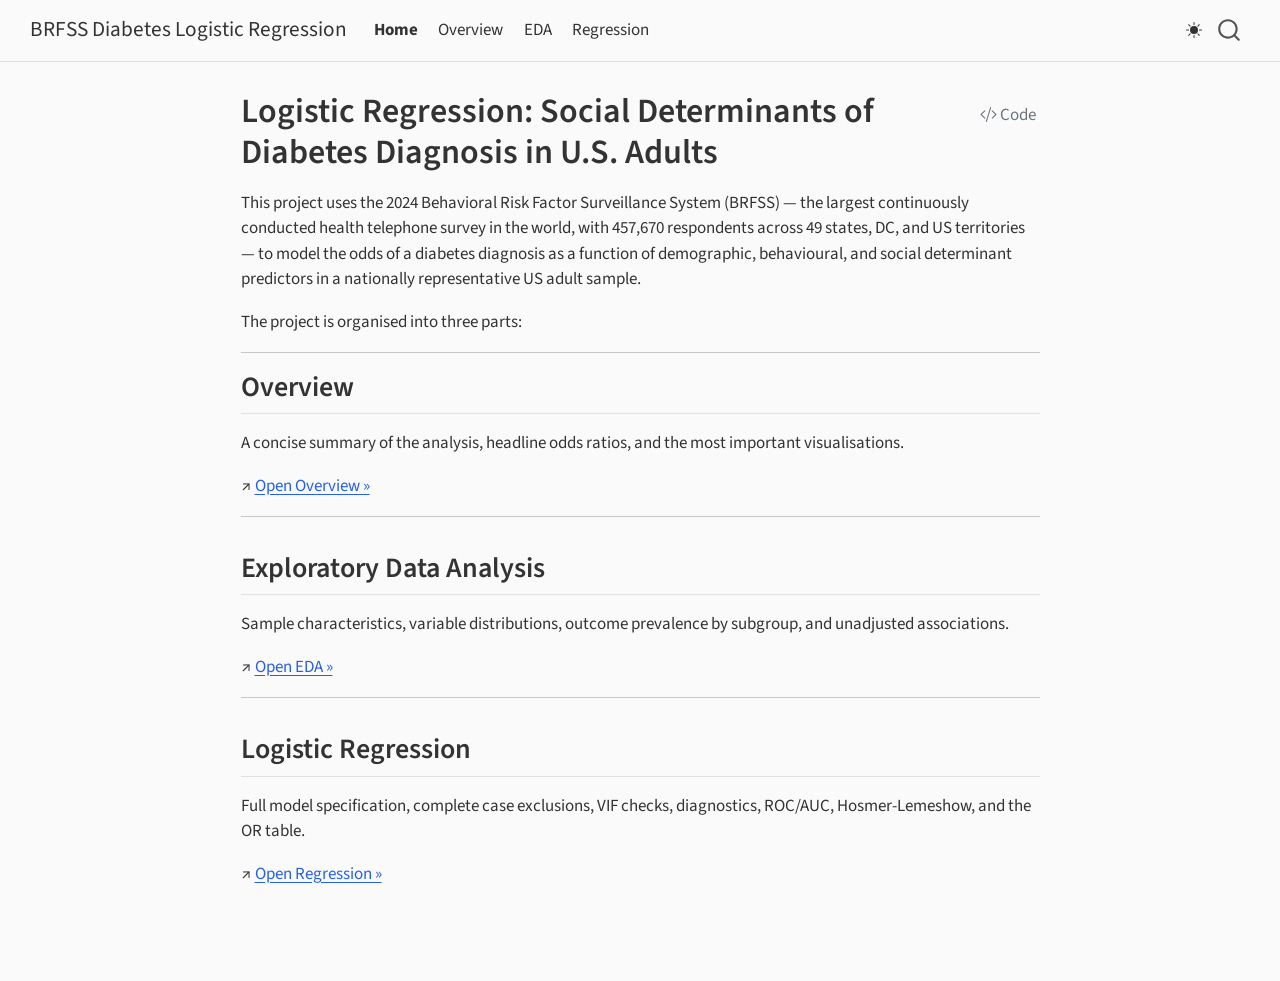
==== index.html @ dd675257 "Built site for gh-pages" ====
<!DOCTYPE html>
<html xmlns="http://www.w3.org/1999/xhtml" lang="en" xml:lang="en"><head>

<meta charset="utf-8">
<meta name="generator" content="quarto-1.9.36">

<meta name="viewport" content="width=device-width, initial-scale=1.0, user-scalable=yes">


<title>Logistic Regression: Social Determinants of Diabetes Diagnosis in U.S. Adults – BRFSS Diabetes Logistic Regression</title>
<style>
/* Default styles provided by pandoc.
** See https://pandoc.org/MANUAL.html#variables-for-html for config info.
*/
code{white-space: pre-wrap;}
span.smallcaps{font-variant: small-caps;}
div.columns{display: flex; gap: min(4vw, 1.5em);}
div.column{flex: auto; overflow-x: auto;}
div.hanging-indent{margin-left: 1.5em; text-indent: -1.5em;}
ul.task-list{list-style: none;}
ul.task-list li input[type="checkbox"] {
  width: 0.8em;
  margin: 0 0.8em 0.2em -1em; /* quarto-specific, see https://github.com/quarto-dev/quarto-cli/issues/4556 */ 
  vertical-align: middle;
}
/* CSS for syntax highlighting */
html { -webkit-text-size-adjust: 100%; }
pre > code.sourceCode { white-space: pre; position: relative; }
pre > code.sourceCode > span { display: inline-block; line-height: 1.25; }
pre > code.sourceCode > span:empty { height: 1.2em; }
.sourceCode { overflow: visible; }
code.sourceCode > span { color: inherit; text-decoration: inherit; }
div.sourceCode { margin: 1em 0; }
pre.sourceCode { margin: 0; }
@media screen {
div.sourceCode { overflow: auto; }
}
@media print {
pre > code.sourceCode { white-space: pre-wrap; }
pre > code.sourceCode > span { text-indent: -5em; padding-left: 5em; }
}
pre.numberSource code
  { counter-reset: source-line 0; }
pre.numberSource code > span
  { position: relative; left: -4em; counter-increment: source-line; }
pre.numberSource code > span > a:first-child::before
  { content: counter(source-line);
    position: relative; left: -1em; text-align: right; vertical-align: baseline;
    border: none; display: inline-block;
    -webkit-touch-callout: none; -webkit-user-select: none;
    -khtml-user-select: none; -moz-user-select: none;
    -ms-user-select: none; user-select: none;
    padding: 0 4px; width: 4em;
  }
pre.numberSource { margin-left: 3em;  padding-left: 4px; }
div.sourceCode
  {   }
@media screen {
pre > code.sourceCode > span > a:first-child::before { text-decoration: underline; }
}
</style>


<script src="site_libs/quarto-nav/quarto-nav.js"></script>
<script src="site_libs/quarto-nav/headroom.min.js"></script>
<script src="site_libs/clipboard/clipboard.min.js"></script>
<script src="site_libs/quarto-search/autocomplete.umd.js"></script>
<script src="site_libs/quarto-search/fuse.min.js"></script>
<script src="site_libs/quarto-search/quarto-search.js"></script>
<meta name="quarto:offset" content="./">
<script src="site_libs/quarto-html/quarto.js" type="module"></script>
<script src="site_libs/quarto-html/tabsets/tabsets.js" type="module"></script>
<script src="site_libs/quarto-html/popper.min.js"></script>
<script src="site_libs/quarto-html/tippy.umd.min.js"></script>
<script src="site_libs/quarto-html/anchor.min.js"></script>
<link href="site_libs/quarto-html/tippy.css" rel="stylesheet">
<link href="site_libs/quarto-html/quarto-syntax-highlighting-845c23b38eaddc0f92fda52bfe77a8c8.css" rel="stylesheet" class="quarto-color-scheme" id="quarto-text-highlighting-styles">
<link href="site_libs/quarto-html/quarto-syntax-highlighting-dark-f418161beb48e0141c760e455f12af2c.css" rel="stylesheet" class="quarto-color-scheme quarto-color-alternate" id="quarto-text-highlighting-styles">
<link href="site_libs/quarto-html/quarto-syntax-highlighting-845c23b38eaddc0f92fda52bfe77a8c8.css" rel="stylesheet" class="quarto-color-scheme-extra" id="quarto-text-highlighting-styles">
<script src="site_libs/bootstrap/bootstrap.min.js"></script>
<link href="site_libs/bootstrap/bootstrap-icons.css" rel="stylesheet">
<link href="site_libs/bootstrap/bootstrap-7a39705657ab7e1fe95994d224fc8643.min.css" rel="stylesheet" append-hash="true" class="quarto-color-scheme" id="quarto-bootstrap" data-mode="light">
<link href="site_libs/bootstrap/bootstrap-dark-5f6ddbb799a9de9152cc59a4c217d6ff.min.css" rel="stylesheet" append-hash="true" class="quarto-color-scheme quarto-color-alternate" id="quarto-bootstrap" data-mode="dark">
<link href="site_libs/bootstrap/bootstrap-7a39705657ab7e1fe95994d224fc8643.min.css" rel="stylesheet" append-hash="true" class="quarto-color-scheme-extra" id="quarto-bootstrap" data-mode="light">
<script id="quarto-search-options" type="application/json">{
  "location": "navbar",
  "copy-button": false,
  "collapse-after": 3,
  "panel-placement": "end",
  "type": "overlay",
  "limit": 50,
  "keyboard-shortcut": [
    "f",
    "/",
    "s"
  ],
  "show-item-context": false,
  "language": {
    "search-no-results-text": "No results",
    "search-matching-documents-text": "matching documents",
    "search-copy-link-title": "Copy link to search",
    "search-hide-matches-text": "Hide additional matches",
    "search-more-match-text": "more match in this document",
    "search-more-matches-text": "more matches in this document",
    "search-clear-button-title": "Clear",
    "search-text-placeholder": "",
    "search-detached-cancel-button-title": "Cancel",
    "search-submit-button-title": "Submit",
    "search-label": "Search"
  }
}</script>


</head>

<body class="nav-fixed fullcontent quarto-light"><script id="quarto-html-before-body" type="application/javascript">
    const toggleBodyColorMode = (bsSheetEl) => {
      const mode = bsSheetEl.getAttribute("data-mode");
      const bodyEl = window.document.querySelector("body");
      if (mode === "dark") {
        bodyEl.classList.add("quarto-dark");
        bodyEl.classList.remove("quarto-light");
      } else {
        bodyEl.classList.add("quarto-light");
        bodyEl.classList.remove("quarto-dark");
      }
    }
    const toggleBodyColorPrimary = () => {
      const bsSheetEl = window.document.querySelector("link#quarto-bootstrap:not([rel=disabled-stylesheet])");
      if (bsSheetEl) {
        toggleBodyColorMode(bsSheetEl);
      }
    }
    const setColorSchemeToggle = (alternate) => {
      const toggles = window.document.querySelectorAll('.quarto-color-scheme-toggle');
      for (let i=0; i < toggles.length; i++) {
        const toggle = toggles[i];
        if (toggle) {
          if (alternate) {
            toggle.classList.add("alternate");
          } else {
            toggle.classList.remove("alternate");
          }
        }
      }
    };
    const toggleColorMode = (alternate) => {
      // Switch the stylesheets
      const primaryStylesheets = window.document.querySelectorAll('link.quarto-color-scheme:not(.quarto-color-alternate)');
      const alternateStylesheets = window.document.querySelectorAll('link.quarto-color-scheme.quarto-color-alternate');
      manageTransitions('#quarto-margin-sidebar .nav-link', false);
      if (alternate) {
        // note: dark is layered on light, we don't disable primary!
        enableStylesheet(alternateStylesheets);
        for (const sheetNode of alternateStylesheets) {
          if (sheetNode.id === "quarto-bootstrap") {
            toggleBodyColorMode(sheetNode);
          }
        }
      } else {
        disableStylesheet(alternateStylesheets);
        enableStylesheet(primaryStylesheets)
        toggleBodyColorPrimary();
      }
      manageTransitions('#quarto-margin-sidebar .nav-link', true);
      // Switch the toggles
      setColorSchemeToggle(alternate)
      // Hack to workaround the fact that safari doesn't
      // properly recolor the scrollbar when toggling (#1455)
      if (navigator.userAgent.indexOf('Safari') > 0 && navigator.userAgent.indexOf('Chrome') == -1) {
        manageTransitions("body", false);
        window.scrollTo(0, 1);
        setTimeout(() => {
          window.scrollTo(0, 0);
          manageTransitions("body", true);
        }, 40);
      }
    }
    const disableStylesheet = (stylesheets) => {
      for (let i=0; i < stylesheets.length; i++) {
        const stylesheet = stylesheets[i];
        stylesheet.rel = 'disabled-stylesheet';
      }
    }
    const enableStylesheet = (stylesheets) => {
      for (let i=0; i < stylesheets.length; i++) {
        const stylesheet = stylesheets[i];
        if(stylesheet.rel !== 'stylesheet') { // for Chrome, which will still FOUC without this check
          stylesheet.rel = 'stylesheet';
        }
      }
    }
    const manageTransitions = (selector, allowTransitions) => {
      const els = window.document.querySelectorAll(selector);
      for (let i=0; i < els.length; i++) {
        const el = els[i];
        if (allowTransitions) {
          el.classList.remove('notransition');
        } else {
          el.classList.add('notransition');
        }
      }
    }
    const isFileUrl = () => {
      return window.location.protocol === 'file:';
    }
    const hasAlternateSentinel = () => {
      let styleSentinel = getColorSchemeSentinel();
      if (styleSentinel !== null) {
        return styleSentinel === "alternate";
      } else {
        return false;
      }
    }
    const setStyleSentinel = (alternate) => {
      const value = alternate ? "alternate" : "default";
      if (!isFileUrl()) {
        window.localStorage.setItem("quarto-color-scheme", value);
      } else {
        localAlternateSentinel = value;
      }
    }
    const getColorSchemeSentinel = () => {
      if (!isFileUrl()) {
        const storageValue = window.localStorage.getItem("quarto-color-scheme");
        return storageValue != null ? storageValue : localAlternateSentinel;
      } else {
        return localAlternateSentinel;
      }
    }
    const toggleGiscusIfUsed = (isAlternate, darkModeDefault) => {
      const baseTheme = document.querySelector('#giscus-base-theme')?.value ?? 'light';
      const alternateTheme = document.querySelector('#giscus-alt-theme')?.value ?? 'dark';
      let newTheme = '';
      if(authorPrefersDark) {
        newTheme = isAlternate ? baseTheme : alternateTheme;
      } else {
        newTheme = isAlternate ? alternateTheme : baseTheme;
      }
      const changeGiscusTheme = () => {
        // From: https://github.com/giscus/giscus/issues/336
        const sendMessage = (message) => {
          const iframe = document.querySelector('iframe.giscus-frame');
          if (!iframe) return;
          iframe.contentWindow.postMessage({ giscus: message }, 'https://giscus.app');
        }
        sendMessage({
          setConfig: {
            theme: newTheme
          }
        });
      }
      const isGiscussLoaded = window.document.querySelector('iframe.giscus-frame') !== null;
      if (isGiscussLoaded) {
        changeGiscusTheme();
      }
    };
    const authorPrefersDark = false;
    const darkModeDefault = authorPrefersDark;
      document.querySelector('link#quarto-text-highlighting-styles.quarto-color-scheme-extra').rel = 'disabled-stylesheet';
      document.querySelector('link#quarto-bootstrap.quarto-color-scheme-extra').rel = 'disabled-stylesheet';
    let localAlternateSentinel = darkModeDefault ? 'alternate' : 'default';
    // Dark / light mode switch
    window.quartoToggleColorScheme = () => {
      // Read the current dark / light value
      let toAlternate = !hasAlternateSentinel();
      toggleColorMode(toAlternate);
      setStyleSentinel(toAlternate);
      toggleGiscusIfUsed(toAlternate, darkModeDefault);
      window.dispatchEvent(new Event('resize'));
    };
    // Switch to dark mode if need be
    if (hasAlternateSentinel()) {
      toggleColorMode(true);
    } else {
      toggleColorMode(false);
    }
  </script>

<div id="quarto-search-results"></div>
  <header id="quarto-header" class="headroom fixed-top">
    <nav class="navbar navbar-expand-lg " data-bs-theme="dark">
      <div class="navbar-container container-fluid">
      <div class="navbar-brand-container mx-auto">
    <a class="navbar-brand" href="./index.html">
    <span class="navbar-title">BRFSS Diabetes Logistic Regression</span>
    </a>
  </div>
            <div id="quarto-search" class="" title="Search"></div>
          <button class="navbar-toggler" type="button" data-bs-toggle="collapse" data-bs-target="#navbarCollapse" aria-controls="navbarCollapse" role="menu" aria-expanded="false" aria-label="Toggle navigation" onclick="if (window.quartoToggleHeadroom) { window.quartoToggleHeadroom(); }">
  <span class="navbar-toggler-icon"></span>
</button>
          <div class="collapse navbar-collapse" id="navbarCollapse">
            <ul class="navbar-nav navbar-nav-scroll me-auto">
  <li class="nav-item">
    <a class="nav-link active" href="./index.html" aria-current="page"> 
<span class="menu-text">Home</span></a>
  </li>  
  <li class="nav-item">
    <a class="nav-link" href="./analysis/overview.html"> 
<span class="menu-text">Overview</span></a>
  </li>  
  <li class="nav-item">
    <a class="nav-link" href="./analysis/eda.html"> 
<span class="menu-text">EDA</span></a>
  </li>  
  <li class="nav-item">
    <a class="nav-link" href="./analysis/logistic-regression.html"> 
<span class="menu-text">Regression</span></a>
  </li>  
</ul>
          </div> <!-- /navcollapse -->
            <div class="quarto-navbar-tools">
  <a href="" class="quarto-color-scheme-toggle quarto-navigation-tool  px-1" onclick="window.quartoToggleColorScheme(); return false;" title="Toggle dark mode"><i class="bi"></i></a>
</div>
      </div> <!-- /container-fluid -->
    </nav>
</header>
<!-- content -->
<div id="quarto-content" class="quarto-container page-columns page-rows-contents page-layout-article page-navbar">
<!-- sidebar -->
<!-- margin-sidebar -->
    
<!-- main -->
<main class="content" id="quarto-document-content">


<header id="title-block-header" class="quarto-title-block default">
<div class="quarto-title">
<div class="quarto-title-block"><div><h1 class="title">Logistic Regression: Social Determinants of Diabetes Diagnosis in U.S. Adults</h1><button type="button" class="btn code-tools-button" id="quarto-code-tools-source"><i class="bi"></i> Code</button></div></div>
</div>



<div class="quarto-title-meta">

    
  
    
  </div>
  


</header>


<p>This project uses the 2024 Behavioral Risk Factor Surveillance System (BRFSS) — the largest continuously conducted health telephone survey in the world, with 457,670 respondents across 49 states, DC, and US territories — to model the odds of a diabetes diagnosis as a function of demographic, behavioural, and social determinant predictors in a nationally representative US adult sample.</p>
<p>The project is organised into three parts:</p>
<hr>
<section id="overview" class="level2">
<h2 class="anchored" data-anchor-id="overview">Overview</h2>
<p>A concise summary of the analysis, headline odds ratios, and the most important visualisations.</p>
<p>↗ <a href="./analysis/overview.html">Open Overview »</a></p>
<hr>
</section>
<section id="exploratory-data-analysis" class="level2">
<h2 class="anchored" data-anchor-id="exploratory-data-analysis">Exploratory Data Analysis</h2>
<p>Sample characteristics, variable distributions, outcome prevalence by subgroup, and unadjusted associations.</p>
<p>↗ <a href="./analysis/eda.html">Open EDA »</a></p>
<hr>
</section>
<section id="logistic-regression" class="level2">
<h2 class="anchored" data-anchor-id="logistic-regression">Logistic Regression</h2>
<p>Full model specification, complete case exclusions, VIF checks, diagnostics, ROC/AUC, Hosmer-Lemeshow, and the OR table.</p>
<p>↗ <a href="./analysis/logistic-regression.html">Open Regression »</a></p>


<!-- -->

</section>

</main> <!-- /main -->
<script id="quarto-html-after-body" type="application/javascript">
  window.document.addEventListener("DOMContentLoaded", function (event) {
    // Ensure there is a toggle, if there isn't float one in the top right
    if (window.document.querySelector('.quarto-color-scheme-toggle') === null) {
      const a = window.document.createElement('a');
      a.classList.add('top-right');
      a.classList.add('quarto-color-scheme-toggle');
      a.href = "";
      a.onclick = function() { try { window.quartoToggleColorScheme(); } catch {} return false; };
      const i = window.document.createElement("i");
      i.classList.add('bi');
      a.appendChild(i);
      window.document.body.appendChild(a);
    }
    setColorSchemeToggle(hasAlternateSentinel())
    const icon = "";
    const anchorJS = new window.AnchorJS();
    anchorJS.options = {
      placement: 'right',
      icon: icon
    };
    anchorJS.add('.anchored');
    const isCodeAnnotation = (el) => {
      for (const clz of el.classList) {
        if (clz.startsWith('code-annotation-')) {                     
          return true;
        }
      }
      return false;
    }
    const onCopySuccess = function(e) {
      // button target
      const button = e.trigger;
      // don't keep focus
      button.blur();
      // flash "checked"
      button.classList.add('code-copy-button-checked');
      var currentTitle = button.getAttribute("title");
      button.setAttribute("title", "Copied!");
      let tooltip;
      if (window.bootstrap) {
        button.setAttribute("data-bs-toggle", "tooltip");
        button.setAttribute("data-bs-placement", "left");
        button.setAttribute("data-bs-title", "Copied!");
        tooltip = new bootstrap.Tooltip(button, 
          { trigger: "manual", 
            customClass: "code-copy-button-tooltip",
            offset: [0, -8]});
        tooltip.show();    
      }
      setTimeout(function() {
        if (tooltip) {
          tooltip.hide();
          button.removeAttribute("data-bs-title");
          button.removeAttribute("data-bs-toggle");
          button.removeAttribute("data-bs-placement");
        }
        button.setAttribute("title", currentTitle);
        button.classList.remove('code-copy-button-checked');
      }, 1000);
      // clear code selection
      e.clearSelection();
    }
    const getTextToCopy = function(trigger) {
      const outerScaffold = trigger.parentElement.cloneNode(true);
      const codeEl = outerScaffold.querySelector('code');
      for (const childEl of codeEl.children) {
        if (isCodeAnnotation(childEl)) {
          childEl.remove();
        }
      }
      return codeEl.innerText;
    }
    const clipboard = new window.ClipboardJS('.code-copy-button:not([data-in-quarto-modal])', {
      text: getTextToCopy
    });
    clipboard.on('success', onCopySuccess);
    if (window.document.getElementById('quarto-embedded-source-code-modal')) {
      const clipboardModal = new window.ClipboardJS('.code-copy-button[data-in-quarto-modal]', {
        text: getTextToCopy,
        container: window.document.getElementById('quarto-embedded-source-code-modal')
      });
      clipboardModal.on('success', onCopySuccess);
    }
    const viewSource = window.document.getElementById('quarto-view-source') ||
                       window.document.getElementById('quarto-code-tools-source');
    if (viewSource) {
      const sourceUrl = viewSource.getAttribute("data-quarto-source-url");
      viewSource.addEventListener("click", function(e) {
        if (sourceUrl) {
          // rstudio viewer pane
          if (/\bcapabilities=\b/.test(window.location)) {
            window.open(sourceUrl);
          } else {
            window.location.href = sourceUrl;
          }
        } else {
          const modal = new bootstrap.Modal(document.getElementById('quarto-embedded-source-code-modal'));
          modal.show();
        }
        return false;
      });
    }
    function toggleCodeHandler(show) {
      return function(e) {
        const detailsSrc = window.document.querySelectorAll(".cell > details > .sourceCode");
        for (let i=0; i<detailsSrc.length; i++) {
          const details = detailsSrc[i].parentElement;
          if (show) {
            details.open = true;
          } else {
            details.removeAttribute("open");
          }
        }
        const cellCodeDivs = window.document.querySelectorAll(".cell > .sourceCode");
        const fromCls = show ? "hidden" : "unhidden";
        const toCls = show ? "unhidden" : "hidden";
        for (let i=0; i<cellCodeDivs.length; i++) {
          const codeDiv = cellCodeDivs[i];
          if (codeDiv.classList.contains(fromCls)) {
            codeDiv.classList.remove(fromCls);
            codeDiv.classList.add(toCls);
          } 
        }
        return false;
      }
    }
    const hideAllCode = window.document.getElementById("quarto-hide-all-code");
    if (hideAllCode) {
      hideAllCode.addEventListener("click", toggleCodeHandler(false));
    }
    const showAllCode = window.document.getElementById("quarto-show-all-code");
    if (showAllCode) {
      showAllCode.addEventListener("click", toggleCodeHandler(true));
    }
      var localhostRegex = new RegExp(/^(?:http|https):\/\/localhost\:?[0-9]*\//);
      var mailtoRegex = new RegExp(/^mailto:/);
        var filterRegex = new RegExp('/' + window.location.host + '/');
      var isInternal = (href) => {
          return filterRegex.test(href) || localhostRegex.test(href) || mailtoRegex.test(href);
      }
      // Inspect non-navigation links and adorn them if external
     var links = window.document.querySelectorAll('a[href]:not(.nav-link):not(.navbar-brand):not(.toc-action):not(.sidebar-link):not(.sidebar-item-toggle):not(.pagination-link):not(.no-external):not([aria-hidden]):not(.dropdown-item):not(.quarto-navigation-tool):not(.about-link)');
      for (var i=0; i<links.length; i++) {
        const link = links[i];
        if (!isInternal(link.href)) {
          // undo the damage that might have been done by quarto-nav.js in the case of
          // links that we want to consider external
          if (link.dataset.originalHref !== undefined) {
            link.href = link.dataset.originalHref;
          }
        }
      }
    function tippyHover(el, contentFn, onTriggerFn, onUntriggerFn) {
      const config = {
        allowHTML: true,
        maxWidth: 500,
        delay: 100,
        arrow: false,
        appendTo: function(el) {
            return el.parentElement;
        },
        interactive: true,
        interactiveBorder: 10,
        theme: 'quarto',
        placement: 'bottom-start',
      };
      if (contentFn) {
        config.content = contentFn;
      }
      if (onTriggerFn) {
        config.onTrigger = onTriggerFn;
      }
      if (onUntriggerFn) {
        config.onUntrigger = onUntriggerFn;
      }
      window.tippy(el, config); 
    }
    const noterefs = window.document.querySelectorAll('a[role="doc-noteref"]');
    for (var i=0; i<noterefs.length; i++) {
      const ref = noterefs[i];
      tippyHover(ref, function() {
        // use id or data attribute instead here
        let href = ref.getAttribute('data-footnote-href') || ref.getAttribute('href');
        try { href = new URL(href).hash; } catch {}
        const id = href.replace(/^#\/?/, "");
        const note = window.document.getElementById(id);
        if (note) {
          return note.innerHTML;
        } else {
          return "";
        }
      });
    }
    const xrefs = window.document.querySelectorAll('a.quarto-xref');
    const processXRef = (id, note) => {
      // Strip column container classes
      const stripColumnClz = (el) => {
        el.classList.remove("page-full", "page-columns");
        if (el.children) {
          for (const child of el.children) {
            stripColumnClz(child);
          }
        }
      }
      stripColumnClz(note)
      if (id === null || id.startsWith('sec-')) {
        // Special case sections, only their first couple elements
        const container = document.createElement("div");
        if (note.children && note.children.length > 2) {
          container.appendChild(note.children[0].cloneNode(true));
          for (let i = 1; i < note.children.length; i++) {
            const child = note.children[i];
            if (child.tagName === "P" && child.innerText === "") {
              continue;
            } else {
              container.appendChild(child.cloneNode(true));
              break;
            }
          }
          if (window.Quarto?.typesetMath) {
            window.Quarto.typesetMath(container);
          }
          return container.innerHTML
        } else {
          if (window.Quarto?.typesetMath) {
            window.Quarto.typesetMath(note);
          }
          return note.innerHTML;
        }
      } else {
        // Remove any anchor links if they are present
        const anchorLink = note.querySelector('a.anchorjs-link');
        if (anchorLink) {
          anchorLink.remove();
        }
        if (window.Quarto?.typesetMath) {
          window.Quarto.typesetMath(note);
        }
        if (note.classList.contains("callout")) {
          return note.outerHTML;
        } else {
          return note.innerHTML;
        }
      }
    }
    for (var i=0; i<xrefs.length; i++) {
      const xref = xrefs[i];
      tippyHover(xref, undefined, function(instance) {
        instance.disable();
        let url = xref.getAttribute('href');
        let hash = undefined; 
        if (url.startsWith('#')) {
          hash = url;
        } else {
          try { hash = new URL(url).hash; } catch {}
        }
        if (hash) {
          const id = hash.replace(/^#\/?/, "");
          const note = window.document.getElementById(id);
          if (note !== null) {
            try {
              const html = processXRef(id, note.cloneNode(true));
              instance.setContent(html);
            } finally {
              instance.enable();
              instance.show();
            }
          } else {
            // See if we can fetch this
            fetch(url.split('#')[0])
            .then(res => res.text())
            .then(html => {
              const parser = new DOMParser();
              const htmlDoc = parser.parseFromString(html, "text/html");
              const note = htmlDoc.getElementById(id);
              if (note !== null) {
                const html = processXRef(id, note);
                instance.setContent(html);
              } 
            }).finally(() => {
              instance.enable();
              instance.show();
            });
          }
        } else {
          // See if we can fetch a full url (with no hash to target)
          // This is a special case and we should probably do some content thinning / targeting
          fetch(url)
          .then(res => res.text())
          .then(html => {
            const parser = new DOMParser();
            const htmlDoc = parser.parseFromString(html, "text/html");
            const note = htmlDoc.querySelector('main.content');
            if (note !== null) {
              // This should only happen for chapter cross references
              // (since there is no id in the URL)
              // remove the first header
              if (note.children.length > 0 && note.children[0].tagName === "HEADER") {
                note.children[0].remove();
              }
              const html = processXRef(null, note);
              instance.setContent(html);
            } 
          }).finally(() => {
            instance.enable();
            instance.show();
          });
        }
      }, function(instance) {
      });
    }
        let selectedAnnoteEl;
        const selectorForAnnotation = ( cell, annotation) => {
          let cellAttr = 'data-code-cell="' + cell + '"';
          let lineAttr = 'data-code-annotation="' +  annotation + '"';
          const selector = 'span[' + cellAttr + '][' + lineAttr + ']';
          return selector;
        }
        const selectCodeLines = (annoteEl) => {
          const doc = window.document;
          const targetCell = annoteEl.getAttribute("data-target-cell");
          const targetAnnotation = annoteEl.getAttribute("data-target-annotation");
          const annoteSpan = window.document.querySelector(selectorForAnnotation(targetCell, targetAnnotation));
          const lines = annoteSpan.getAttribute("data-code-lines").split(",");
          const lineIds = lines.map((line) => {
            return targetCell + "-" + line;
          })
          let top = null;
          let height = null;
          let parent = null;
          if (lineIds.length > 0) {
              //compute the position of the single el (top and bottom and make a div)
              const el = window.document.getElementById(lineIds[0]);
              top = el.offsetTop;
              height = el.offsetHeight;
              parent = el.parentElement.parentElement;
            if (lineIds.length > 1) {
              const lastEl = window.document.getElementById(lineIds[lineIds.length - 1]);
              const bottom = lastEl.offsetTop + lastEl.offsetHeight;
              height = bottom - top;
            }
            if (top !== null && height !== null && parent !== null) {
              // cook up a div (if necessary) and position it 
              let div = window.document.getElementById("code-annotation-line-highlight");
              if (div === null) {
                div = window.document.createElement("div");
                div.setAttribute("id", "code-annotation-line-highlight");
                div.style.position = 'absolute';
                parent.appendChild(div);
              }
              div.style.top = top - 2 + "px";
              div.style.height = height + 4 + "px";
              div.style.left = 0;
              let gutterDiv = window.document.getElementById("code-annotation-line-highlight-gutter");
              if (gutterDiv === null) {
                gutterDiv = window.document.createElement("div");
                gutterDiv.setAttribute("id", "code-annotation-line-highlight-gutter");
                gutterDiv.style.position = 'absolute';
                const codeCell = window.document.getElementById(targetCell);
                const gutter = codeCell.querySelector('.code-annotation-gutter');
                gutter.appendChild(gutterDiv);
              }
              gutterDiv.style.top = top - 2 + "px";
              gutterDiv.style.height = height + 4 + "px";
            }
            selectedAnnoteEl = annoteEl;
          }
        };
        const unselectCodeLines = () => {
          const elementsIds = ["code-annotation-line-highlight", "code-annotation-line-highlight-gutter"];
          elementsIds.forEach((elId) => {
            const div = window.document.getElementById(elId);
            if (div) {
              div.remove();
            }
          });
          selectedAnnoteEl = undefined;
        };
          // Handle positioning of the toggle
      window.addEventListener(
        "resize",
        throttle(() => {
          elRect = undefined;
          if (selectedAnnoteEl) {
            selectCodeLines(selectedAnnoteEl);
          }
        }, 10)
      );
      function throttle(fn, ms) {
      let throttle = false;
      let timer;
        return (...args) => {
          if(!throttle) { // first call gets through
              fn.apply(this, args);
              throttle = true;
          } else { // all the others get throttled
              if(timer) clearTimeout(timer); // cancel #2
              timer = setTimeout(() => {
                fn.apply(this, args);
                timer = throttle = false;
              }, ms);
          }
        };
      }
        // Attach click handler to the DT
        const annoteDls = window.document.querySelectorAll('dt[data-target-cell]');
        for (const annoteDlNode of annoteDls) {
          annoteDlNode.addEventListener('click', (event) => {
            const clickedEl = event.target;
            if (clickedEl !== selectedAnnoteEl) {
              unselectCodeLines();
              const activeEl = window.document.querySelector('dt[data-target-cell].code-annotation-active');
              if (activeEl) {
                activeEl.classList.remove('code-annotation-active');
              }
              selectCodeLines(clickedEl);
              clickedEl.classList.add('code-annotation-active');
            } else {
              // Unselect the line
              unselectCodeLines();
              clickedEl.classList.remove('code-annotation-active');
            }
          });
        }
    const findCites = (el) => {
      const parentEl = el.parentElement;
      if (parentEl) {
        const cites = parentEl.dataset.cites;
        if (cites) {
          return {
            el,
            cites: cites.split(' ')
          };
        } else {
          return findCites(el.parentElement)
        }
      } else {
        return undefined;
      }
    };
    var bibliorefs = window.document.querySelectorAll('a[role="doc-biblioref"]');
    for (var i=0; i<bibliorefs.length; i++) {
      const ref = bibliorefs[i];
      const citeInfo = findCites(ref);
      if (citeInfo) {
        tippyHover(citeInfo.el, function() {
          var popup = window.document.createElement('div');
          citeInfo.cites.forEach(function(cite) {
            var citeDiv = window.document.createElement('div');
            citeDiv.classList.add('hanging-indent');
            citeDiv.classList.add('csl-entry');
            var biblioDiv = window.document.getElementById('ref-' + cite);
            if (biblioDiv) {
              citeDiv.innerHTML = biblioDiv.innerHTML;
            }
            popup.appendChild(citeDiv);
          });
          return popup.innerHTML;
        });
      }
    }
  });
  </script><div class="modal fade" id="quarto-embedded-source-code-modal" tabindex="-1" aria-labelledby="quarto-embedded-source-code-modal-label" aria-hidden="true"><div class="modal-dialog modal-dialog-scrollable"><div class="modal-content"><div class="modal-header"><h5 class="modal-title" id="quarto-embedded-source-code-modal-label">Source Code</h5><button class="btn-close" data-bs-dismiss="modal"></button></div><div class="modal-body"><div class="">
<div class="code-copy-outer-scaffold"><div class="sourceCode" id="cb1" data-shortcodes="false"><pre class="sourceCode markdown code-with-copy"><code class="sourceCode markdown"><span id="cb1-1"><a href="#cb1-1" aria-hidden="true" tabindex="-1"></a><span class="co">---</span></span>
<span id="cb1-2"><a href="#cb1-2" aria-hidden="true" tabindex="-1"></a><span class="an">title:</span><span class="co"> "{{&lt; var study_title &gt;}}"</span></span>
<span id="cb1-3"><a href="#cb1-3" aria-hidden="true" tabindex="-1"></a><span class="an">format:</span></span>
<span id="cb1-4"><a href="#cb1-4" aria-hidden="true" tabindex="-1"></a><span class="co">  html:</span></span>
<span id="cb1-5"><a href="#cb1-5" aria-hidden="true" tabindex="-1"></a><span class="co">    toc: false</span></span>
<span id="cb1-6"><a href="#cb1-6" aria-hidden="true" tabindex="-1"></a><span class="co">    number-sections: false</span></span>
<span id="cb1-7"><a href="#cb1-7" aria-hidden="true" tabindex="-1"></a><span class="co">---</span></span>
<span id="cb1-8"><a href="#cb1-8" aria-hidden="true" tabindex="-1"></a></span>
<span id="cb1-9"><a href="#cb1-9" aria-hidden="true" tabindex="-1"></a>This project uses the 2024 Behavioral Risk Factor Surveillance System (BRFSS) — the largest continuously conducted health telephone survey in the world, with 457,670 respondents across 49 states, DC, and US territories — to model the odds of a diabetes diagnosis as a function of demographic, behavioural, and social determinant predictors in a nationally representative US adult sample.</span>
<span id="cb1-10"><a href="#cb1-10" aria-hidden="true" tabindex="-1"></a></span>
<span id="cb1-11"><a href="#cb1-11" aria-hidden="true" tabindex="-1"></a>The project is organised into three parts:</span>
<span id="cb1-12"><a href="#cb1-12" aria-hidden="true" tabindex="-1"></a></span>
<span id="cb1-13"><a href="#cb1-13" aria-hidden="true" tabindex="-1"></a>---</span>
<span id="cb1-14"><a href="#cb1-14" aria-hidden="true" tabindex="-1"></a></span>
<span id="cb1-15"><a href="#cb1-15" aria-hidden="true" tabindex="-1"></a><span class="fu">## Overview</span></span>
<span id="cb1-16"><a href="#cb1-16" aria-hidden="true" tabindex="-1"></a></span>
<span id="cb1-17"><a href="#cb1-17" aria-hidden="true" tabindex="-1"></a>A concise summary of the analysis, headline odds ratios, and the most important visualisations.</span>
<span id="cb1-18"><a href="#cb1-18" aria-hidden="true" tabindex="-1"></a></span>
<span id="cb1-19"><a href="#cb1-19" aria-hidden="true" tabindex="-1"></a>↗ <span class="co">[</span><span class="ot">Open Overview »</span><span class="co">](analysis/overview.qmd)</span></span>
<span id="cb1-20"><a href="#cb1-20" aria-hidden="true" tabindex="-1"></a></span>
<span id="cb1-21"><a href="#cb1-21" aria-hidden="true" tabindex="-1"></a>---</span>
<span id="cb1-22"><a href="#cb1-22" aria-hidden="true" tabindex="-1"></a></span>
<span id="cb1-23"><a href="#cb1-23" aria-hidden="true" tabindex="-1"></a><span class="fu">## Exploratory Data Analysis</span></span>
<span id="cb1-24"><a href="#cb1-24" aria-hidden="true" tabindex="-1"></a></span>
<span id="cb1-25"><a href="#cb1-25" aria-hidden="true" tabindex="-1"></a>Sample characteristics, variable distributions, outcome prevalence by subgroup, and unadjusted associations.</span>
<span id="cb1-26"><a href="#cb1-26" aria-hidden="true" tabindex="-1"></a></span>
<span id="cb1-27"><a href="#cb1-27" aria-hidden="true" tabindex="-1"></a>↗ <span class="co">[</span><span class="ot">Open EDA »</span><span class="co">](analysis/eda.qmd)</span></span>
<span id="cb1-28"><a href="#cb1-28" aria-hidden="true" tabindex="-1"></a></span>
<span id="cb1-29"><a href="#cb1-29" aria-hidden="true" tabindex="-1"></a>---</span>
<span id="cb1-30"><a href="#cb1-30" aria-hidden="true" tabindex="-1"></a></span>
<span id="cb1-31"><a href="#cb1-31" aria-hidden="true" tabindex="-1"></a><span class="fu">## Logistic Regression</span></span>
<span id="cb1-32"><a href="#cb1-32" aria-hidden="true" tabindex="-1"></a></span>
<span id="cb1-33"><a href="#cb1-33" aria-hidden="true" tabindex="-1"></a>Full model specification, complete case exclusions, VIF checks, diagnostics, ROC/AUC, Hosmer-Lemeshow, and the OR table.</span>
<span id="cb1-34"><a href="#cb1-34" aria-hidden="true" tabindex="-1"></a></span>
<span id="cb1-35"><a href="#cb1-35" aria-hidden="true" tabindex="-1"></a>↗ <span class="co">[</span><span class="ot">Open Regression »</span><span class="co">](analysis/logistic-regression.qmd)</span></span></code></pre></div><button title="Copy to Clipboard" class="code-copy-button" data-in-quarto-modal=""><i class="bi"></i></button></div>
</div></div></div></div></div>
</div> <!-- /content -->




</body></html>
---- site_libs/quarto-html/tippy.css ----
.tippy-box[data-animation=fade][data-state=hidden]{opacity:0}[data-tippy-root]{max-width:calc(100vw - 10px)}.tippy-box{position:relative;background-color:#333;color:#fff;border-radius:4px;font-size:14px;line-height:1.4;white-space:normal;outline:0;transition-property:transform,visibility,opacity}.tippy-box[data-placement^=top]>.tippy-arrow{bottom:0}.tippy-box[data-placement^=top]>.tippy-arrow:before{bottom:-7px;left:0;border-width:8px 8px 0;border-top-color:initial;transform-origin:center top}.tippy-box[data-placement^=bottom]>.tippy-arrow{top:0}.tippy-box[data-placement^=bottom]>.tippy-arrow:before{top:-7px;left:0;border-width:0 8px 8px;border-bottom-color:initial;transform-origin:center bottom}.tippy-box[data-placement^=left]>.tippy-arrow{right:0}.tippy-box[data-placement^=left]>.tippy-arrow:before{border-width:8px 0 8px 8px;border-left-color:initial;right:-7px;transform-origin:center left}.tippy-box[data-placement^=right]>.tippy-arrow{left:0}.tippy-box[data-placement^=right]>.tippy-arrow:before{left:-7px;border-width:8px 8px 8px 0;border-right-color:initial;transform-origin:center right}.tippy-box[data-inertia][data-state=visible]{transition-timing-function:cubic-bezier(.54,1.5,.38,1.11)}.tippy-arrow{width:16px;height:16px;color:#333}.tippy-arrow:before{content:"";position:absolute;border-color:transparent;border-style:solid}.tippy-content{position:relative;padding:5px 9px;z-index:1}
---- site_libs/quarto-html/quarto-syntax-highlighting-845c23b38eaddc0f92fda52bfe77a8c8.css ----
/* quarto syntax highlight colors */
:root {
  --quarto-hl-ot-color: #003B4F;
  --quarto-hl-at-color: #657422;
  --quarto-hl-ss-color: #20794D;
  --quarto-hl-an-color: #5E5E5E;
  --quarto-hl-fu-color: #4758AB;
  --quarto-hl-st-color: #20794D;
  --quarto-hl-cf-color: #003B4F;
  --quarto-hl-op-color: #5E5E5E;
  --quarto-hl-er-color: #AD0000;
  --quarto-hl-bn-color: #AD0000;
  --quarto-hl-al-color: #AD0000;
  --quarto-hl-va-color: #111111;
  --quarto-hl-bu-color: inherit;
  --quarto-hl-ex-color: inherit;
  --quarto-hl-pp-color: #AD0000;
  --quarto-hl-in-color: #5E5E5E;
  --quarto-hl-vs-color: #20794D;
  --quarto-hl-wa-color: #5E5E5E;
  --quarto-hl-do-color: #5E5E5E;
  --quarto-hl-im-color: #00769E;
  --quarto-hl-ch-color: #20794D;
  --quarto-hl-dt-color: #AD0000;
  --quarto-hl-fl-color: #AD0000;
  --quarto-hl-co-color: #5E5E5E;
  --quarto-hl-cv-color: #5E5E5E;
  --quarto-hl-cn-color: #8f5902;
  --quarto-hl-sc-color: #5E5E5E;
  --quarto-hl-dv-color: #AD0000;
  --quarto-hl-kw-color: #003B4F;
}

/* other quarto variables */
:root {
  --quarto-font-monospace: SFMono-Regular, Menlo, Monaco, Consolas, "Liberation Mono", "Courier New", monospace;
}

/* syntax highlight based on Pandoc's rules */
pre > code.sourceCode > span {
  color: #003B4F;
}

code.sourceCode > span {
  color: #003B4F;
}

div.sourceCode,
div.sourceCode pre.sourceCode {
  color: #003B4F;
}

/* Normal */
code span {
  color: #003B4F;
}

/* Alert */
code span.al {
  color: #AD0000;
  font-style: inherit;
}

/* Annotation */
code span.an {
  color: #5E5E5E;
  font-style: inherit;
}

/* Attribute */
code span.at {
  color: #657422;
  font-style: inherit;
}

/* BaseN */
code span.bn {
  color: #AD0000;
  font-style: inherit;
}

/* BuiltIn */
code span.bu {
  font-style: inherit;
}

/* ControlFlow */
code span.cf {
  color: #003B4F;
  font-weight: bold;
  font-style: inherit;
}

/* Char */
code span.ch {
  color: #20794D;
  font-style: inherit;
}

/* Constant */
code span.cn {
  color: #8f5902;
  font-style: inherit;
}

/* Comment */
code span.co {
  color: #5E5E5E;
  font-style: inherit;
}

/* CommentVar */
code span.cv {
  color: #5E5E5E;
  font-style: italic;
}

/* Documentation */
code span.do {
  color: #5E5E5E;
  font-style: italic;
}

/* DataType */
code span.dt {
  color: #AD0000;
  font-style: inherit;
}

/* DecVal */
code span.dv {
  color: #AD0000;
  font-style: inherit;
}

/* Error */
code span.er {
  color: #AD0000;
  font-style: inherit;
}

/* Extension */
code span.ex {
  font-style: inherit;
}

/* Float */
code span.fl {
  color: #AD0000;
  font-style: inherit;
}

/* Function */
code span.fu {
  color: #4758AB;
  font-style: inherit;
}

/* Import */
code span.im {
  color: #00769E;
  font-style: inherit;
}

/* Information */
code span.in {
  color: #5E5E5E;
  font-style: inherit;
}

/* Keyword */
code span.kw {
  color: #003B4F;
  font-weight: bold;
  font-style: inherit;
}

/* Operator */
code span.op {
  color: #5E5E5E;
  font-style: inherit;
}

/* Other */
code span.ot {
  color: #003B4F;
  font-style: inherit;
}

/* Preprocessor */
code span.pp {
  color: #AD0000;
  font-style: inherit;
}

/* SpecialChar */
code span.sc {
  color: #5E5E5E;
  font-style: inherit;
}

/* SpecialString */
code span.ss {
  color: #20794D;
  font-style: inherit;
}

/* String */
code span.st {
  color: #20794D;
  font-style: inherit;
}

/* Variable */
code span.va {
  color: #111111;
  font-style: inherit;
}

/* VerbatimString */
code span.vs {
  color: #20794D;
  font-style: inherit;
}

/* Warning */
code span.wa {
  color: #5E5E5E;
  font-style: italic;
}

.prevent-inlining {
  content: "</";
}

/*# sourceMappingURL=ac89f0bb514bba72461919f78549e31c.css.map */
---- site_libs/quarto-html/quarto-syntax-highlighting-dark-f418161beb48e0141c760e455f12af2c.css ----
/* quarto syntax highlight colors */
:root {
  --quarto-hl-al-color: #f07178;
  --quarto-hl-an-color: #d4d0ab;
  --quarto-hl-at-color: #00e0e0;
  --quarto-hl-bn-color: #d4d0ab;
  --quarto-hl-bu-color: #abe338;
  --quarto-hl-ch-color: #abe338;
  --quarto-hl-co-color: #f8f8f2;
  --quarto-hl-cv-color: #ffd700;
  --quarto-hl-cn-color: #ffd700;
  --quarto-hl-cf-color: #ffa07a;
  --quarto-hl-dt-color: #ffa07a;
  --quarto-hl-dv-color: #d4d0ab;
  --quarto-hl-do-color: #f8f8f2;
  --quarto-hl-er-color: #f07178;
  --quarto-hl-ex-color: #00e0e0;
  --quarto-hl-fl-color: #d4d0ab;
  --quarto-hl-fu-color: #ffa07a;
  --quarto-hl-im-color: #abe338;
  --quarto-hl-in-color: #d4d0ab;
  --quarto-hl-kw-color: #ffa07a;
  --quarto-hl-op-color: #ffa07a;
  --quarto-hl-ot-color: #00e0e0;
  --quarto-hl-pp-color: #dcc6e0;
  --quarto-hl-re-color: #00e0e0;
  --quarto-hl-sc-color: #abe338;
  --quarto-hl-ss-color: #abe338;
  --quarto-hl-st-color: #abe338;
  --quarto-hl-va-color: #00e0e0;
  --quarto-hl-vs-color: #abe338;
  --quarto-hl-wa-color: #dcc6e0;
}

/* other quarto variables */
:root {
  --quarto-font-monospace: SFMono-Regular, Menlo, Monaco, Consolas, "Liberation Mono", "Courier New", monospace;
}

/* syntax highlight based on Pandoc's rules */
pre > code.sourceCode > span {
  color: #f8f8f2;
}

code.sourceCode > span {
  color: #f8f8f2;
}

div.sourceCode,
div.sourceCode pre.sourceCode {
  color: #f8f8f2;
}

/* Normal */
code span {
  color: #f8f8f2;
}

/* Alert */
code span.al {
  color: #f07178;
}

/* Annotation */
code span.an {
  color: #d4d0ab;
}

/* Attribute */
code span.at {
  color: #00e0e0;
}

/* BaseN */
code span.bn {
  color: #d4d0ab;
}

/* BuiltIn */
code span.bu {
  color: #abe338;
}

/* ControlFlow */
code span.cf {
  font-weight: bold;
  color: #ffa07a;
}

/* Char */
code span.ch {
  color: #abe338;
}

/* Constant */
code span.cn {
  color: #ffd700;
}

/* Comment */
code span.co {
  font-style: italic;
  color: #f8f8f2;
}

/* CommentVar */
code span.cv {
  color: #ffd700;
}

/* Documentation */
code span.do {
  color: #f8f8f2;
}

/* DataType */
code span.dt {
  color: #ffa07a;
}

/* DecVal */
code span.dv {
  color: #d4d0ab;
}

/* Error */
code span.er {
  color: #f07178;
  text-decoration: underline;
}

/* Extension */
code span.ex {
  font-weight: bold;
  color: #00e0e0;
}

/* Float */
code span.fl {
  color: #d4d0ab;
}

/* Function */
code span.fu {
  color: #ffa07a;
}

/* Import */
code span.im {
  color: #abe338;
}

/* Information */
code span.in {
  color: #d4d0ab;
}

/* Keyword */
code span.kw {
  font-weight: bold;
  color: #ffa07a;
}

/* Operator */
code span.op {
  color: #ffa07a;
}

/* Other */
code span.ot {
  color: #00e0e0;
}

/* Preprocessor */
code span.pp {
  color: #dcc6e0;
}

/* RegionMarker */
code span.re {
  background-color: #f8f8f2;
  color: #00e0e0;
}

/* SpecialChar */
code span.sc {
  color: #abe338;
}

/* SpecialString */
code span.ss {
  color: #abe338;
}

/* String */
code span.st {
  color: #abe338;
}

/* Variable */
code span.va {
  color: #00e0e0;
}

/* VerbatimString */
code span.vs {
  color: #abe338;
}

/* Warning */
code span.wa {
  color: #dcc6e0;
}

.prevent-inlining {
  content: "</";
}

/*# sourceMappingURL=378c2a0cc31455d06730fbe37c8f3789.css.map */
---- site_libs/quarto-html/quarto-syntax-highlighting-845c23b38eaddc0f92fda52bfe77a8c8.css ----
/* quarto syntax highlight colors */
:root {
  --quarto-hl-ot-color: #003B4F;
  --quarto-hl-at-color: #657422;
  --quarto-hl-ss-color: #20794D;
  --quarto-hl-an-color: #5E5E5E;
  --quarto-hl-fu-color: #4758AB;
  --quarto-hl-st-color: #20794D;
  --quarto-hl-cf-color: #003B4F;
  --quarto-hl-op-color: #5E5E5E;
  --quarto-hl-er-color: #AD0000;
  --quarto-hl-bn-color: #AD0000;
  --quarto-hl-al-color: #AD0000;
  --quarto-hl-va-color: #111111;
  --quarto-hl-bu-color: inherit;
  --quarto-hl-ex-color: inherit;
  --quarto-hl-pp-color: #AD0000;
  --quarto-hl-in-color: #5E5E5E;
  --quarto-hl-vs-color: #20794D;
  --quarto-hl-wa-color: #5E5E5E;
  --quarto-hl-do-color: #5E5E5E;
  --quarto-hl-im-color: #00769E;
  --quarto-hl-ch-color: #20794D;
  --quarto-hl-dt-color: #AD0000;
  --quarto-hl-fl-color: #AD0000;
  --quarto-hl-co-color: #5E5E5E;
  --quarto-hl-cv-color: #5E5E5E;
  --quarto-hl-cn-color: #8f5902;
  --quarto-hl-sc-color: #5E5E5E;
  --quarto-hl-dv-color: #AD0000;
  --quarto-hl-kw-color: #003B4F;
}

/* other quarto variables */
:root {
  --quarto-font-monospace: SFMono-Regular, Menlo, Monaco, Consolas, "Liberation Mono", "Courier New", monospace;
}

/* syntax highlight based on Pandoc's rules */
pre > code.sourceCode > span {
  color: #003B4F;
}

code.sourceCode > span {
  color: #003B4F;
}

div.sourceCode,
div.sourceCode pre.sourceCode {
  color: #003B4F;
}

/* Normal */
code span {
  color: #003B4F;
}

/* Alert */
code span.al {
  color: #AD0000;
  font-style: inherit;
}

/* Annotation */
code span.an {
  color: #5E5E5E;
  font-style: inherit;
}

/* Attribute */
code span.at {
  color: #657422;
  font-style: inherit;
}

/* BaseN */
code span.bn {
  color: #AD0000;
  font-style: inherit;
}

/* BuiltIn */
code span.bu {
  font-style: inherit;
}

/* ControlFlow */
code span.cf {
  color: #003B4F;
  font-weight: bold;
  font-style: inherit;
}

/* Char */
code span.ch {
  color: #20794D;
  font-style: inherit;
}

/* Constant */
code span.cn {
  color: #8f5902;
  font-style: inherit;
}

/* Comment */
code span.co {
  color: #5E5E5E;
  font-style: inherit;
}

/* CommentVar */
code span.cv {
  color: #5E5E5E;
  font-style: italic;
}

/* Documentation */
code span.do {
  color: #5E5E5E;
  font-style: italic;
}

/* DataType */
code span.dt {
  color: #AD0000;
  font-style: inherit;
}

/* DecVal */
code span.dv {
  color: #AD0000;
  font-style: inherit;
}

/* Error */
code span.er {
  color: #AD0000;
  font-style: inherit;
}

/* Extension */
code span.ex {
  font-style: inherit;
}

/* Float */
code span.fl {
  color: #AD0000;
  font-style: inherit;
}

/* Function */
code span.fu {
  color: #4758AB;
  font-style: inherit;
}

/* Import */
code span.im {
  color: #00769E;
  font-style: inherit;
}

/* Information */
code span.in {
  color: #5E5E5E;
  font-style: inherit;
}

/* Keyword */
code span.kw {
  color: #003B4F;
  font-weight: bold;
  font-style: inherit;
}

/* Operator */
code span.op {
  color: #5E5E5E;
  font-style: inherit;
}

/* Other */
code span.ot {
  color: #003B4F;
  font-style: inherit;
}

/* Preprocessor */
code span.pp {
  color: #AD0000;
  font-style: inherit;
}

/* SpecialChar */
code span.sc {
  color: #5E5E5E;
  font-style: inherit;
}

/* SpecialString */
code span.ss {
  color: #20794D;
  font-style: inherit;
}

/* String */
code span.st {
  color: #20794D;
  font-style: inherit;
}

/* Variable */
code span.va {
  color: #111111;
  font-style: inherit;
}

/* VerbatimString */
code span.vs {
  color: #20794D;
  font-style: inherit;
}

/* Warning */
code span.wa {
  color: #5E5E5E;
  font-style: italic;
}

.prevent-inlining {
  content: "</";
}

/*# sourceMappingURL=ac89f0bb514bba72461919f78549e31c.css.map */
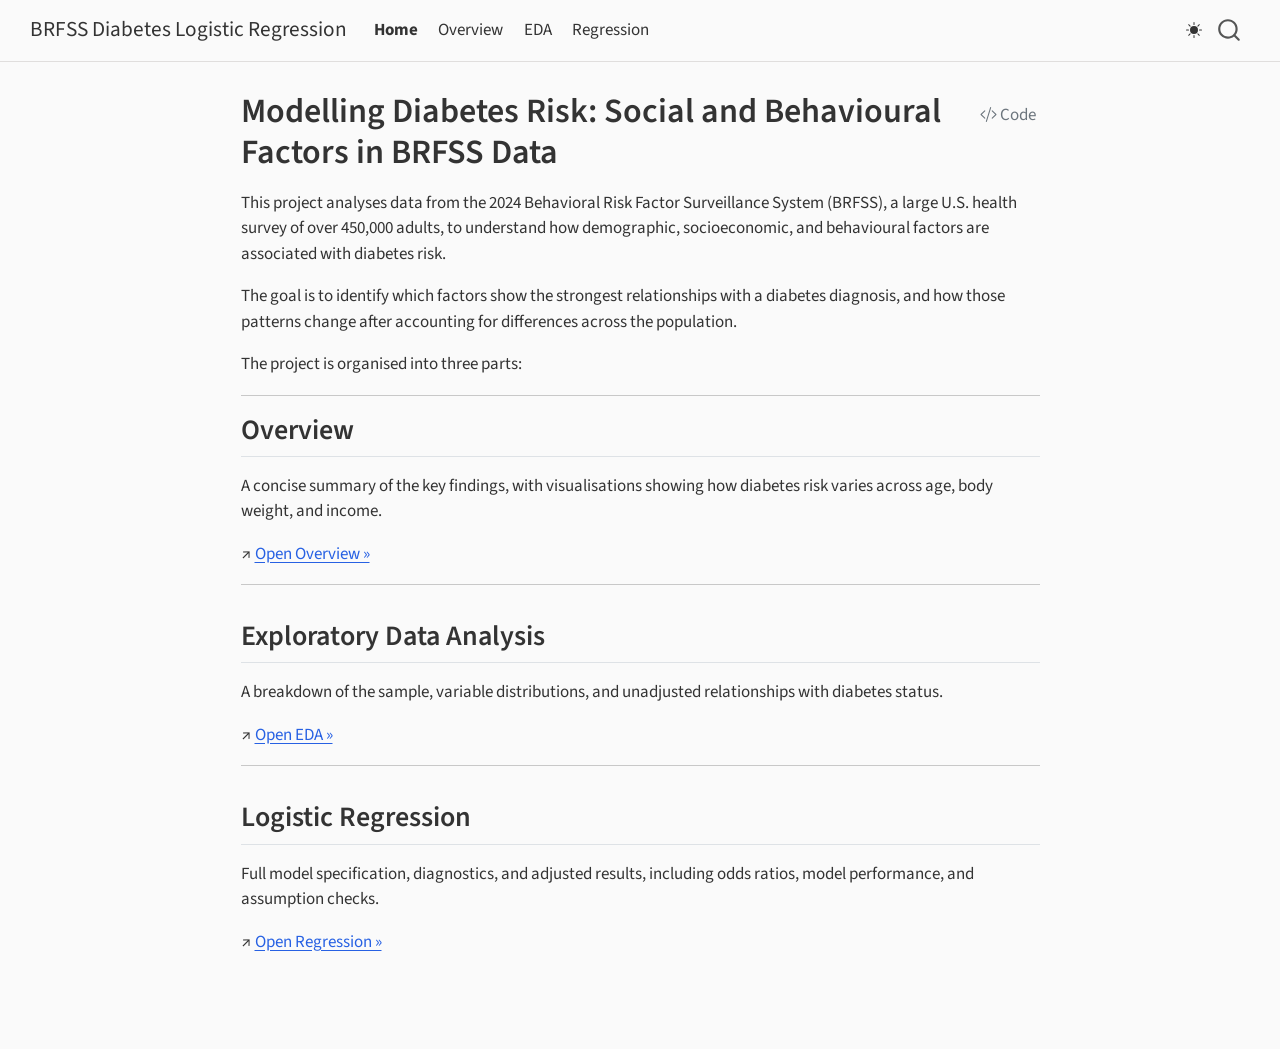
==== commit 94179aaa: "Built site for gh-pages" ====
--- a/index.html
+++ b/index.html
@@ -7,7 +7,7 @@
 <meta name="viewport" content="width=device-width, initial-scale=1.0, user-scalable=yes">
 
 
-<title>Logistic Regression: Social Determinants of Diabetes Diagnosis in U.S. Adults – BRFSS Diabetes Logistic Regression</title>
+<title>Modelling Diabetes Risk: Social and Behavioural Factors in BRFSS Data – BRFSS Diabetes Logistic Regression</title>
 <style>
 /* Default styles provided by pandoc.
 ** See https://pandoc.org/MANUAL.html#variables-for-html for config info.
@@ -327,7 +327,7 @@
 
 <header id="title-block-header" class="quarto-title-block default">
 <div class="quarto-title">
-<div class="quarto-title-block"><div><h1 class="title">Logistic Regression: Social Determinants of Diabetes Diagnosis in U.S. Adults</h1><button type="button" class="btn code-tools-button" id="quarto-code-tools-source"><i class="bi"></i> Code</button></div></div>
+<div class="quarto-title-block"><div><h1 class="title">Modelling Diabetes Risk: Social and Behavioural Factors in BRFSS Data</h1><button type="button" class="btn code-tools-button" id="quarto-code-tools-source"><i class="bi"></i> Code</button></div></div>
 </div>
 
 
@@ -344,24 +344,25 @@
 </header>
 
 
-<p>This project uses the 2024 Behavioral Risk Factor Surveillance System (BRFSS) — the largest continuously conducted health telephone survey in the world, with 457,670 respondents across 49 states, DC, and US territories — to model the odds of a diabetes diagnosis as a function of demographic, behavioural, and social determinant predictors in a nationally representative US adult sample.</p>
+<p>This project analyses data from the 2024 Behavioral Risk Factor Surveillance System (BRFSS), a large U.S. health survey of over 450,000 adults, to understand how demographic, socioeconomic, and behavioural factors are associated with diabetes risk.</p>
+<p>The goal is to identify which factors show the strongest relationships with a diabetes diagnosis, and how those patterns change after accounting for differences across the population.</p>
 <p>The project is organised into three parts:</p>
 <hr>
 <section id="overview" class="level2">
 <h2 class="anchored" data-anchor-id="overview">Overview</h2>
-<p>A concise summary of the analysis, headline odds ratios, and the most important visualisations.</p>
+<p>A concise summary of the key findings, with visualisations showing how diabetes risk varies across age, body weight, and income.</p>
 <p>↗ <a href="./analysis/overview.html">Open Overview »</a></p>
 <hr>
 </section>
 <section id="exploratory-data-analysis" class="level2">
 <h2 class="anchored" data-anchor-id="exploratory-data-analysis">Exploratory Data Analysis</h2>
-<p>Sample characteristics, variable distributions, outcome prevalence by subgroup, and unadjusted associations.</p>
+<p>A breakdown of the sample, variable distributions, and unadjusted relationships with diabetes status.</p>
 <p>↗ <a href="./analysis/eda.html">Open EDA »</a></p>
 <hr>
 </section>
 <section id="logistic-regression" class="level2">
 <h2 class="anchored" data-anchor-id="logistic-regression">Logistic Regression</h2>
-<p>Full model specification, complete case exclusions, VIF checks, diagnostics, ROC/AUC, Hosmer-Lemeshow, and the OR table.</p>
+<p>Full model specification, diagnostics, and adjusted results, including odds ratios, model performance, and assumption checks.</p>
 <p>↗ <a href="./analysis/logistic-regression.html">Open Regression »</a></p>
 
 
@@ -842,33 +843,35 @@
 <span id="cb1-6"><a href="#cb1-6" aria-hidden="true" tabindex="-1"></a><span class="co">    number-sections: false</span></span>
 <span id="cb1-7"><a href="#cb1-7" aria-hidden="true" tabindex="-1"></a><span class="co">---</span></span>
 <span id="cb1-8"><a href="#cb1-8" aria-hidden="true" tabindex="-1"></a></span>
-<span id="cb1-9"><a href="#cb1-9" aria-hidden="true" tabindex="-1"></a>This project uses the 2024 Behavioral Risk Factor Surveillance System (BRFSS) — the largest continuously conducted health telephone survey in the world, with 457,670 respondents across 49 states, DC, and US territories — to model the odds of a diabetes diagnosis as a function of demographic, behavioural, and social determinant predictors in a nationally representative US adult sample.</span>
+<span id="cb1-9"><a href="#cb1-9" aria-hidden="true" tabindex="-1"></a>This project analyses data from the 2024 Behavioral Risk Factor Surveillance System (BRFSS), a large U.S. health survey of over 450,000 adults, to understand how demographic, socioeconomic, and behavioural factors are associated with diabetes risk.</span>
 <span id="cb1-10"><a href="#cb1-10" aria-hidden="true" tabindex="-1"></a></span>
-<span id="cb1-11"><a href="#cb1-11" aria-hidden="true" tabindex="-1"></a>The project is organised into three parts:</span>
+<span id="cb1-11"><a href="#cb1-11" aria-hidden="true" tabindex="-1"></a>The goal is to identify which factors show the strongest relationships with a diabetes diagnosis, and how those patterns change after accounting for differences across the population.</span>
 <span id="cb1-12"><a href="#cb1-12" aria-hidden="true" tabindex="-1"></a></span>
-<span id="cb1-13"><a href="#cb1-13" aria-hidden="true" tabindex="-1"></a>---</span>
+<span id="cb1-13"><a href="#cb1-13" aria-hidden="true" tabindex="-1"></a>The project is organised into three parts:</span>
 <span id="cb1-14"><a href="#cb1-14" aria-hidden="true" tabindex="-1"></a></span>
-<span id="cb1-15"><a href="#cb1-15" aria-hidden="true" tabindex="-1"></a><span class="fu">## Overview</span></span>
+<span id="cb1-15"><a href="#cb1-15" aria-hidden="true" tabindex="-1"></a>---</span>
 <span id="cb1-16"><a href="#cb1-16" aria-hidden="true" tabindex="-1"></a></span>
-<span id="cb1-17"><a href="#cb1-17" aria-hidden="true" tabindex="-1"></a>A concise summary of the analysis, headline odds ratios, and the most important visualisations.</span>
+<span id="cb1-17"><a href="#cb1-17" aria-hidden="true" tabindex="-1"></a><span class="fu">## Overview</span></span>
 <span id="cb1-18"><a href="#cb1-18" aria-hidden="true" tabindex="-1"></a></span>
-<span id="cb1-19"><a href="#cb1-19" aria-hidden="true" tabindex="-1"></a>↗ <span class="co">[</span><span class="ot">Open Overview »</span><span class="co">](analysis/overview.qmd)</span></span>
+<span id="cb1-19"><a href="#cb1-19" aria-hidden="true" tabindex="-1"></a>A concise summary of the key findings, with visualisations showing how diabetes risk varies across age, body weight, and income.</span>
 <span id="cb1-20"><a href="#cb1-20" aria-hidden="true" tabindex="-1"></a></span>
-<span id="cb1-21"><a href="#cb1-21" aria-hidden="true" tabindex="-1"></a>---</span>
+<span id="cb1-21"><a href="#cb1-21" aria-hidden="true" tabindex="-1"></a>↗ <span class="co">[</span><span class="ot">Open Overview »</span><span class="co">](analysis/overview.qmd)</span></span>
 <span id="cb1-22"><a href="#cb1-22" aria-hidden="true" tabindex="-1"></a></span>
-<span id="cb1-23"><a href="#cb1-23" aria-hidden="true" tabindex="-1"></a><span class="fu">## Exploratory Data Analysis</span></span>
+<span id="cb1-23"><a href="#cb1-23" aria-hidden="true" tabindex="-1"></a>---</span>
 <span id="cb1-24"><a href="#cb1-24" aria-hidden="true" tabindex="-1"></a></span>
-<span id="cb1-25"><a href="#cb1-25" aria-hidden="true" tabindex="-1"></a>Sample characteristics, variable distributions, outcome prevalence by subgroup, and unadjusted associations.</span>
+<span id="cb1-25"><a href="#cb1-25" aria-hidden="true" tabindex="-1"></a><span class="fu">## Exploratory Data Analysis</span></span>
 <span id="cb1-26"><a href="#cb1-26" aria-hidden="true" tabindex="-1"></a></span>
-<span id="cb1-27"><a href="#cb1-27" aria-hidden="true" tabindex="-1"></a>↗ <span class="co">[</span><span class="ot">Open EDA »</span><span class="co">](analysis/eda.qmd)</span></span>
+<span id="cb1-27"><a href="#cb1-27" aria-hidden="true" tabindex="-1"></a>A breakdown of the sample, variable distributions, and unadjusted relationships with diabetes status.</span>
 <span id="cb1-28"><a href="#cb1-28" aria-hidden="true" tabindex="-1"></a></span>
-<span id="cb1-29"><a href="#cb1-29" aria-hidden="true" tabindex="-1"></a>---</span>
+<span id="cb1-29"><a href="#cb1-29" aria-hidden="true" tabindex="-1"></a>↗ <span class="co">[</span><span class="ot">Open EDA »</span><span class="co">](analysis/eda.qmd)</span></span>
 <span id="cb1-30"><a href="#cb1-30" aria-hidden="true" tabindex="-1"></a></span>
-<span id="cb1-31"><a href="#cb1-31" aria-hidden="true" tabindex="-1"></a><span class="fu">## Logistic Regression</span></span>
+<span id="cb1-31"><a href="#cb1-31" aria-hidden="true" tabindex="-1"></a>---</span>
 <span id="cb1-32"><a href="#cb1-32" aria-hidden="true" tabindex="-1"></a></span>
-<span id="cb1-33"><a href="#cb1-33" aria-hidden="true" tabindex="-1"></a>Full model specification, complete case exclusions, VIF checks, diagnostics, ROC/AUC, Hosmer-Lemeshow, and the OR table.</span>
+<span id="cb1-33"><a href="#cb1-33" aria-hidden="true" tabindex="-1"></a><span class="fu">## Logistic Regression</span></span>
 <span id="cb1-34"><a href="#cb1-34" aria-hidden="true" tabindex="-1"></a></span>
-<span id="cb1-35"><a href="#cb1-35" aria-hidden="true" tabindex="-1"></a>↗ <span class="co">[</span><span class="ot">Open Regression »</span><span class="co">](analysis/logistic-regression.qmd)</span></span></code></pre></div><button title="Copy to Clipboard" class="code-copy-button" data-in-quarto-modal=""><i class="bi"></i></button></div>
+<span id="cb1-35"><a href="#cb1-35" aria-hidden="true" tabindex="-1"></a>Full model specification, diagnostics, and adjusted results, including odds ratios, model performance, and assumption checks.</span>
+<span id="cb1-36"><a href="#cb1-36" aria-hidden="true" tabindex="-1"></a></span>
+<span id="cb1-37"><a href="#cb1-37" aria-hidden="true" tabindex="-1"></a>↗ <span class="co">[</span><span class="ot">Open Regression »</span><span class="co">](analysis/logistic-regression.qmd)</span></span></code></pre></div><button title="Copy to Clipboard" class="code-copy-button" data-in-quarto-modal=""><i class="bi"></i></button></div>
 </div></div></div></div></div>
 </div> <!-- /content -->
 
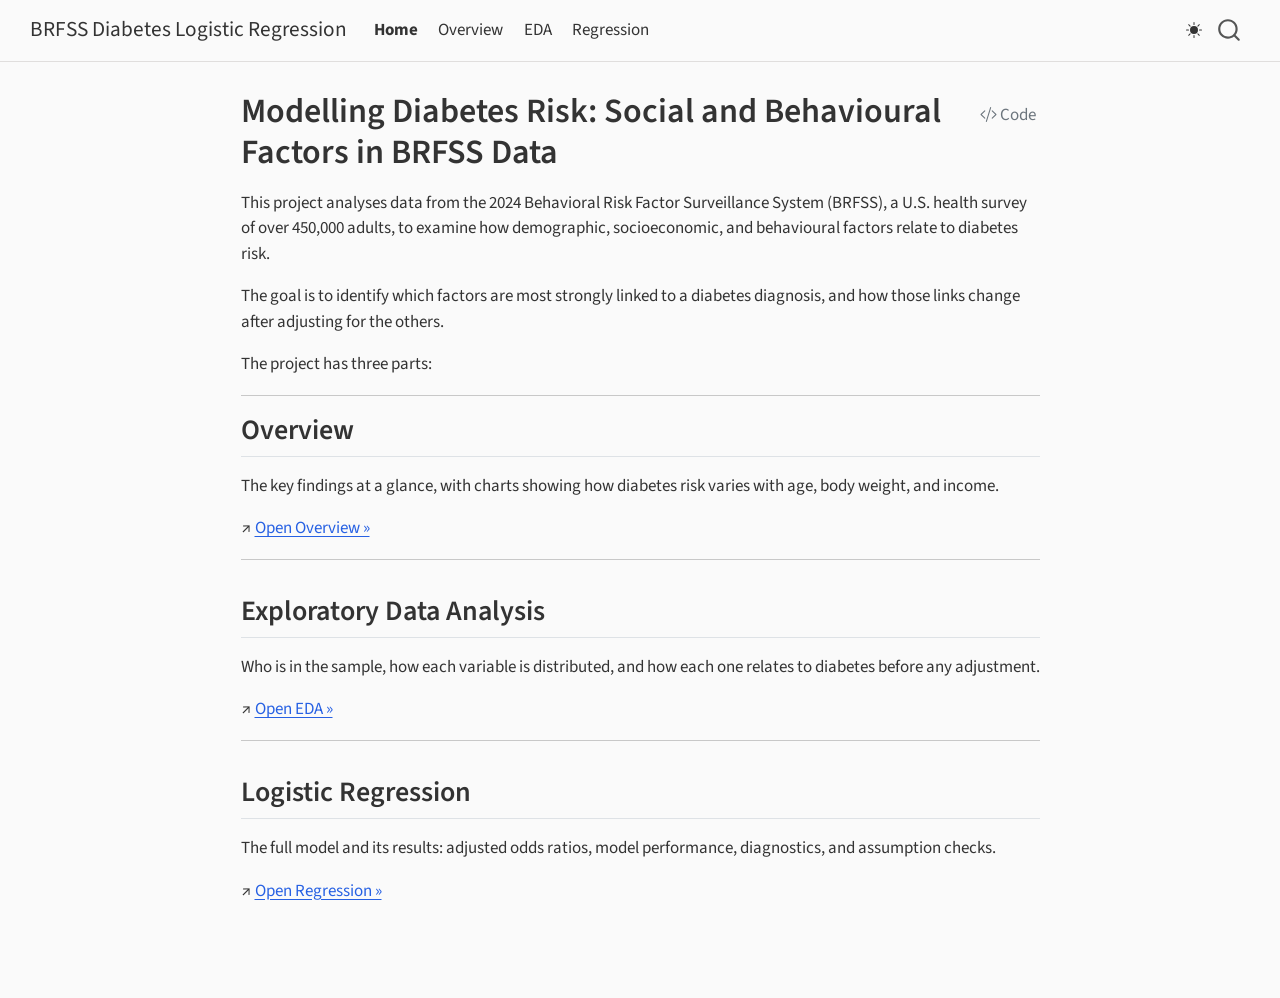
==== commit 9ab56d98: "Built site for gh-pages" ====
--- a/index.html
+++ b/index.html
@@ -344,25 +344,25 @@
 </header>
 
 
-<p>This project analyses data from the 2024 Behavioral Risk Factor Surveillance System (BRFSS), a large U.S. health survey of over 450,000 adults, to understand how demographic, socioeconomic, and behavioural factors are associated with diabetes risk.</p>
-<p>The goal is to identify which factors show the strongest relationships with a diabetes diagnosis, and how those patterns change after accounting for differences across the population.</p>
-<p>The project is organised into three parts:</p>
+<p>This project analyses data from the 2024 Behavioral Risk Factor Surveillance System (BRFSS), a U.S. health survey of over 450,000 adults, to examine how demographic, socioeconomic, and behavioural factors relate to diabetes risk.</p>
+<p>The goal is to identify which factors are most strongly linked to a diabetes diagnosis, and how those links change after adjusting for the others.</p>
+<p>The project has three parts:</p>
 <hr>
 <section id="overview" class="level2">
 <h2 class="anchored" data-anchor-id="overview">Overview</h2>
-<p>A concise summary of the key findings, with visualisations showing how diabetes risk varies across age, body weight, and income.</p>
+<p>The key findings at a glance, with charts showing how diabetes risk varies with age, body weight, and income.</p>
 <p>↗ <a href="./analysis/overview.html">Open Overview »</a></p>
 <hr>
 </section>
 <section id="exploratory-data-analysis" class="level2">
 <h2 class="anchored" data-anchor-id="exploratory-data-analysis">Exploratory Data Analysis</h2>
-<p>A breakdown of the sample, variable distributions, and unadjusted relationships with diabetes status.</p>
+<p>Who is in the sample, how each variable is distributed, and how each one relates to diabetes before any adjustment.</p>
 <p>↗ <a href="./analysis/eda.html">Open EDA »</a></p>
 <hr>
 </section>
 <section id="logistic-regression" class="level2">
 <h2 class="anchored" data-anchor-id="logistic-regression">Logistic Regression</h2>
-<p>Full model specification, diagnostics, and adjusted results, including odds ratios, model performance, and assumption checks.</p>
+<p>The full model and its results: adjusted odds ratios, model performance, diagnostics, and assumption checks.</p>
 <p>↗ <a href="./analysis/logistic-regression.html">Open Regression »</a></p>
 
 
@@ -843,17 +843,17 @@
 <span id="cb1-6"><a href="#cb1-6" aria-hidden="true" tabindex="-1"></a><span class="co">    number-sections: false</span></span>
 <span id="cb1-7"><a href="#cb1-7" aria-hidden="true" tabindex="-1"></a><span class="co">---</span></span>
 <span id="cb1-8"><a href="#cb1-8" aria-hidden="true" tabindex="-1"></a></span>
-<span id="cb1-9"><a href="#cb1-9" aria-hidden="true" tabindex="-1"></a>This project analyses data from the 2024 Behavioral Risk Factor Surveillance System (BRFSS), a large U.S. health survey of over 450,000 adults, to understand how demographic, socioeconomic, and behavioural factors are associated with diabetes risk.</span>
+<span id="cb1-9"><a href="#cb1-9" aria-hidden="true" tabindex="-1"></a>This project analyses data from the 2024 Behavioral Risk Factor Surveillance System (BRFSS), a U.S. health survey of over 450,000 adults, to examine how demographic, socioeconomic, and behavioural factors relate to diabetes risk.</span>
 <span id="cb1-10"><a href="#cb1-10" aria-hidden="true" tabindex="-1"></a></span>
-<span id="cb1-11"><a href="#cb1-11" aria-hidden="true" tabindex="-1"></a>The goal is to identify which factors show the strongest relationships with a diabetes diagnosis, and how those patterns change after accounting for differences across the population.</span>
+<span id="cb1-11"><a href="#cb1-11" aria-hidden="true" tabindex="-1"></a>The goal is to identify which factors are most strongly linked to a diabetes diagnosis, and how those links change after adjusting for the others.</span>
 <span id="cb1-12"><a href="#cb1-12" aria-hidden="true" tabindex="-1"></a></span>
-<span id="cb1-13"><a href="#cb1-13" aria-hidden="true" tabindex="-1"></a>The project is organised into three parts:</span>
+<span id="cb1-13"><a href="#cb1-13" aria-hidden="true" tabindex="-1"></a>The project has three parts:</span>
 <span id="cb1-14"><a href="#cb1-14" aria-hidden="true" tabindex="-1"></a></span>
 <span id="cb1-15"><a href="#cb1-15" aria-hidden="true" tabindex="-1"></a>---</span>
 <span id="cb1-16"><a href="#cb1-16" aria-hidden="true" tabindex="-1"></a></span>
 <span id="cb1-17"><a href="#cb1-17" aria-hidden="true" tabindex="-1"></a><span class="fu">## Overview</span></span>
 <span id="cb1-18"><a href="#cb1-18" aria-hidden="true" tabindex="-1"></a></span>
-<span id="cb1-19"><a href="#cb1-19" aria-hidden="true" tabindex="-1"></a>A concise summary of the key findings, with visualisations showing how diabetes risk varies across age, body weight, and income.</span>
+<span id="cb1-19"><a href="#cb1-19" aria-hidden="true" tabindex="-1"></a>The key findings at a glance, with charts showing how diabetes risk varies with age, body weight, and income.</span>
 <span id="cb1-20"><a href="#cb1-20" aria-hidden="true" tabindex="-1"></a></span>
 <span id="cb1-21"><a href="#cb1-21" aria-hidden="true" tabindex="-1"></a>↗ <span class="co">[</span><span class="ot">Open Overview »</span><span class="co">](analysis/overview.qmd)</span></span>
 <span id="cb1-22"><a href="#cb1-22" aria-hidden="true" tabindex="-1"></a></span>
@@ -861,7 +861,7 @@
 <span id="cb1-24"><a href="#cb1-24" aria-hidden="true" tabindex="-1"></a></span>
 <span id="cb1-25"><a href="#cb1-25" aria-hidden="true" tabindex="-1"></a><span class="fu">## Exploratory Data Analysis</span></span>
 <span id="cb1-26"><a href="#cb1-26" aria-hidden="true" tabindex="-1"></a></span>
-<span id="cb1-27"><a href="#cb1-27" aria-hidden="true" tabindex="-1"></a>A breakdown of the sample, variable distributions, and unadjusted relationships with diabetes status.</span>
+<span id="cb1-27"><a href="#cb1-27" aria-hidden="true" tabindex="-1"></a>Who is in the sample, how each variable is distributed, and how each one relates to diabetes before any adjustment.</span>
 <span id="cb1-28"><a href="#cb1-28" aria-hidden="true" tabindex="-1"></a></span>
 <span id="cb1-29"><a href="#cb1-29" aria-hidden="true" tabindex="-1"></a>↗ <span class="co">[</span><span class="ot">Open EDA »</span><span class="co">](analysis/eda.qmd)</span></span>
 <span id="cb1-30"><a href="#cb1-30" aria-hidden="true" tabindex="-1"></a></span>
@@ -869,7 +869,7 @@
 <span id="cb1-32"><a href="#cb1-32" aria-hidden="true" tabindex="-1"></a></span>
 <span id="cb1-33"><a href="#cb1-33" aria-hidden="true" tabindex="-1"></a><span class="fu">## Logistic Regression</span></span>
 <span id="cb1-34"><a href="#cb1-34" aria-hidden="true" tabindex="-1"></a></span>
-<span id="cb1-35"><a href="#cb1-35" aria-hidden="true" tabindex="-1"></a>Full model specification, diagnostics, and adjusted results, including odds ratios, model performance, and assumption checks.</span>
+<span id="cb1-35"><a href="#cb1-35" aria-hidden="true" tabindex="-1"></a>The full model and its results: adjusted odds ratios, model performance, diagnostics, and assumption checks.</span>
 <span id="cb1-36"><a href="#cb1-36" aria-hidden="true" tabindex="-1"></a></span>
 <span id="cb1-37"><a href="#cb1-37" aria-hidden="true" tabindex="-1"></a>↗ <span class="co">[</span><span class="ot">Open Regression »</span><span class="co">](analysis/logistic-regression.qmd)</span></span></code></pre></div><button title="Copy to Clipboard" class="code-copy-button" data-in-quarto-modal=""><i class="bi"></i></button></div>
 </div></div></div></div></div>
